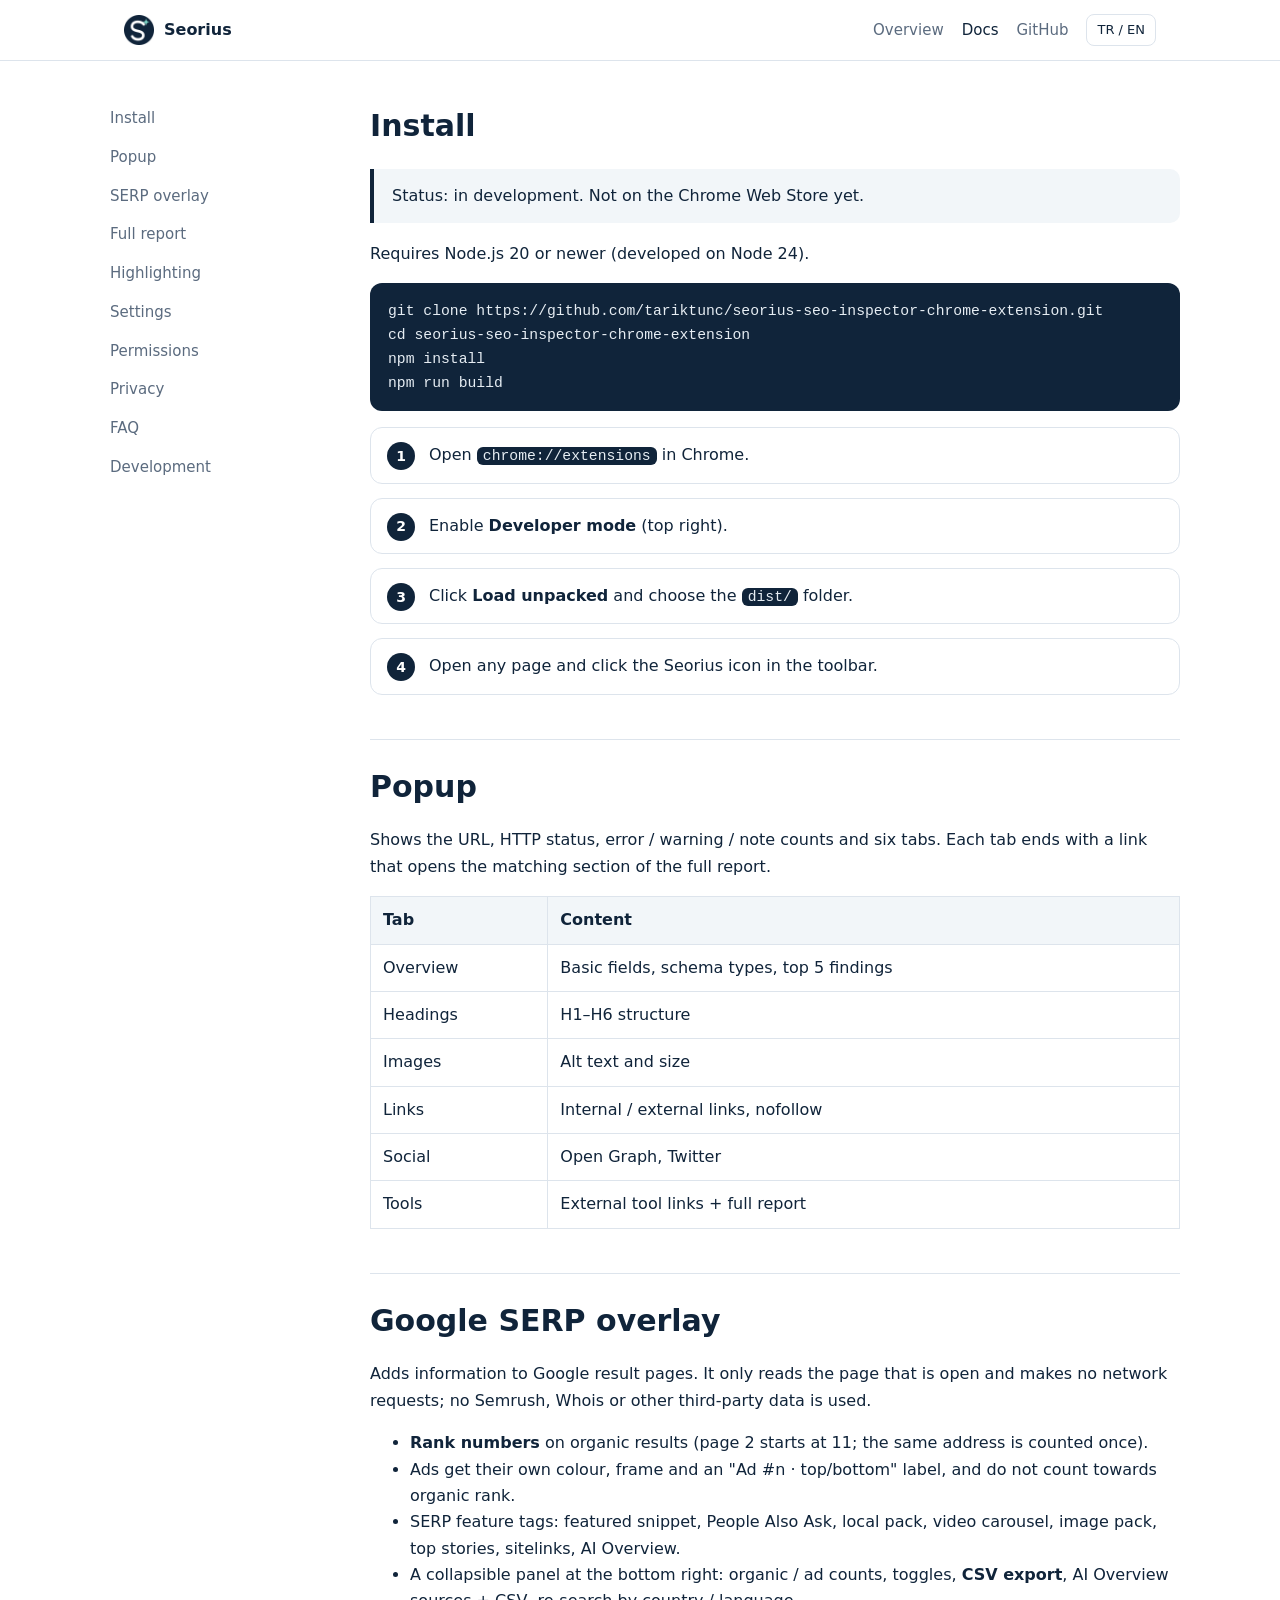
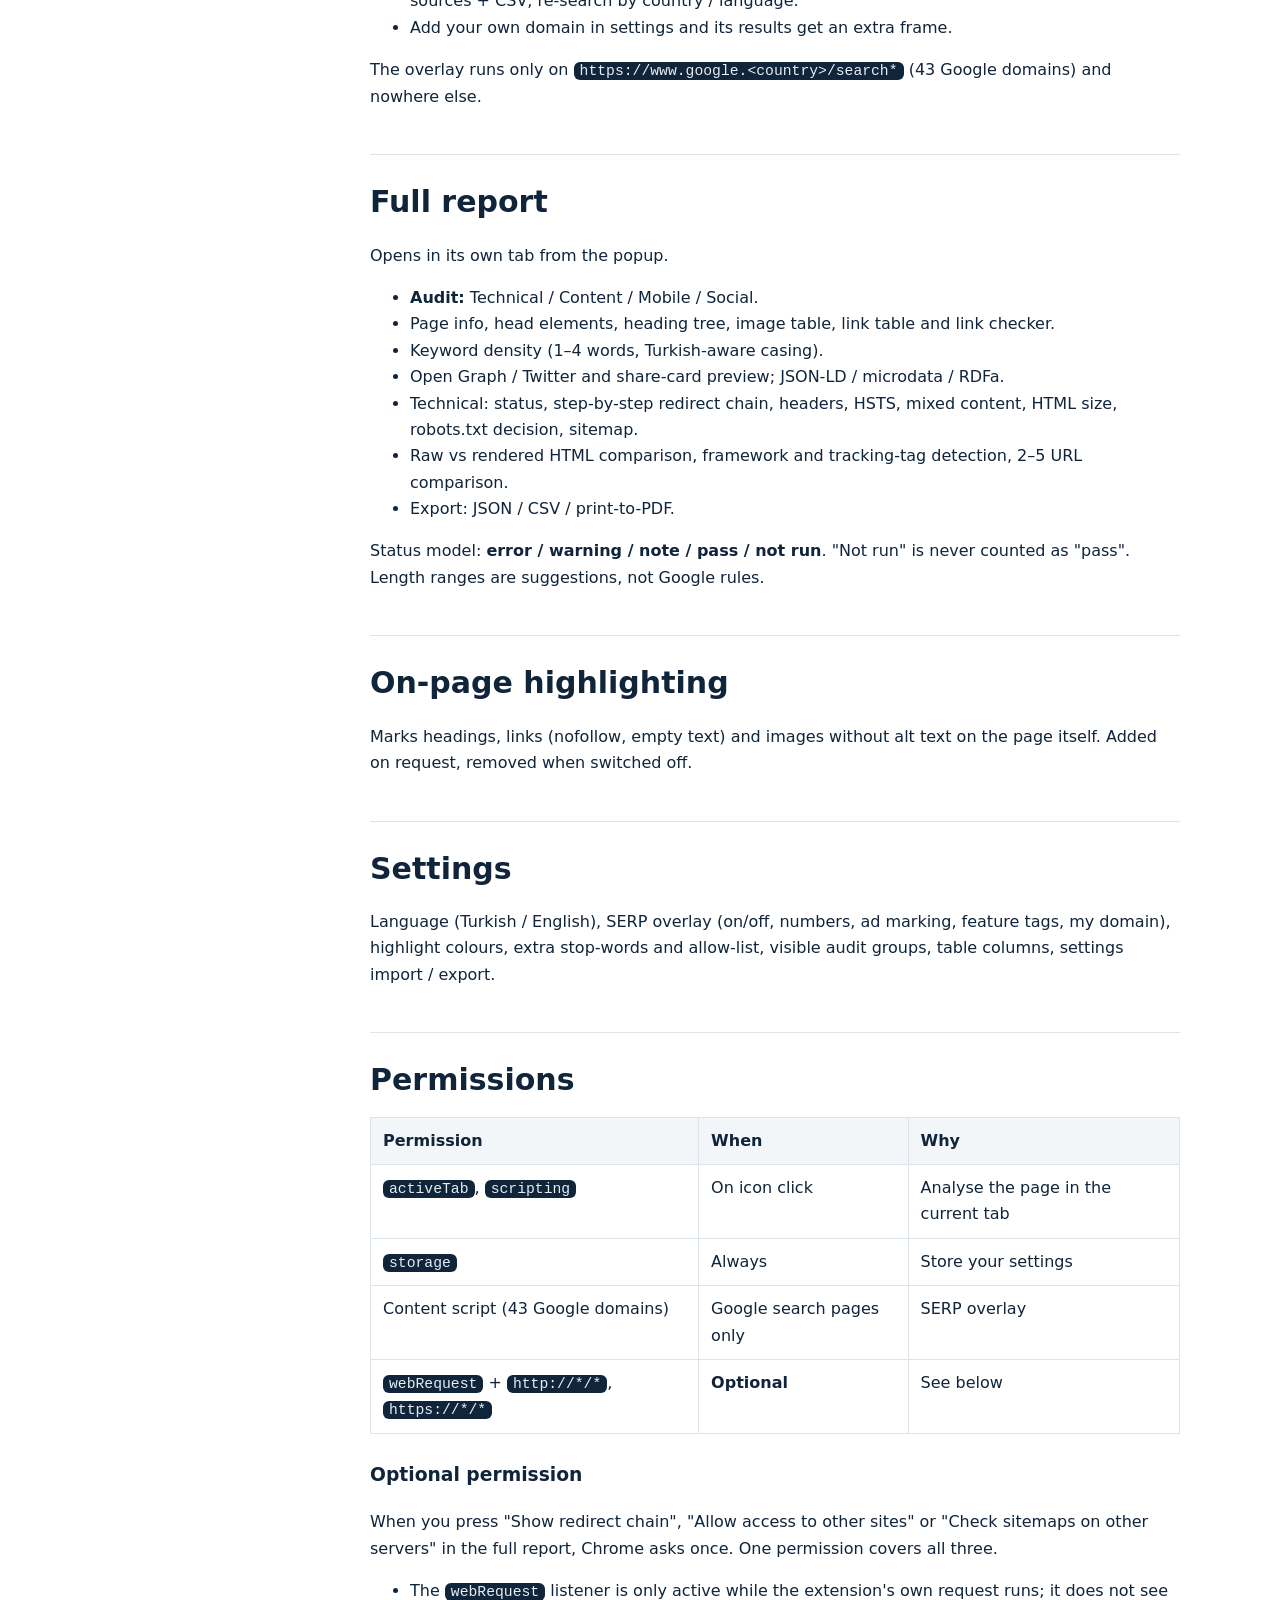
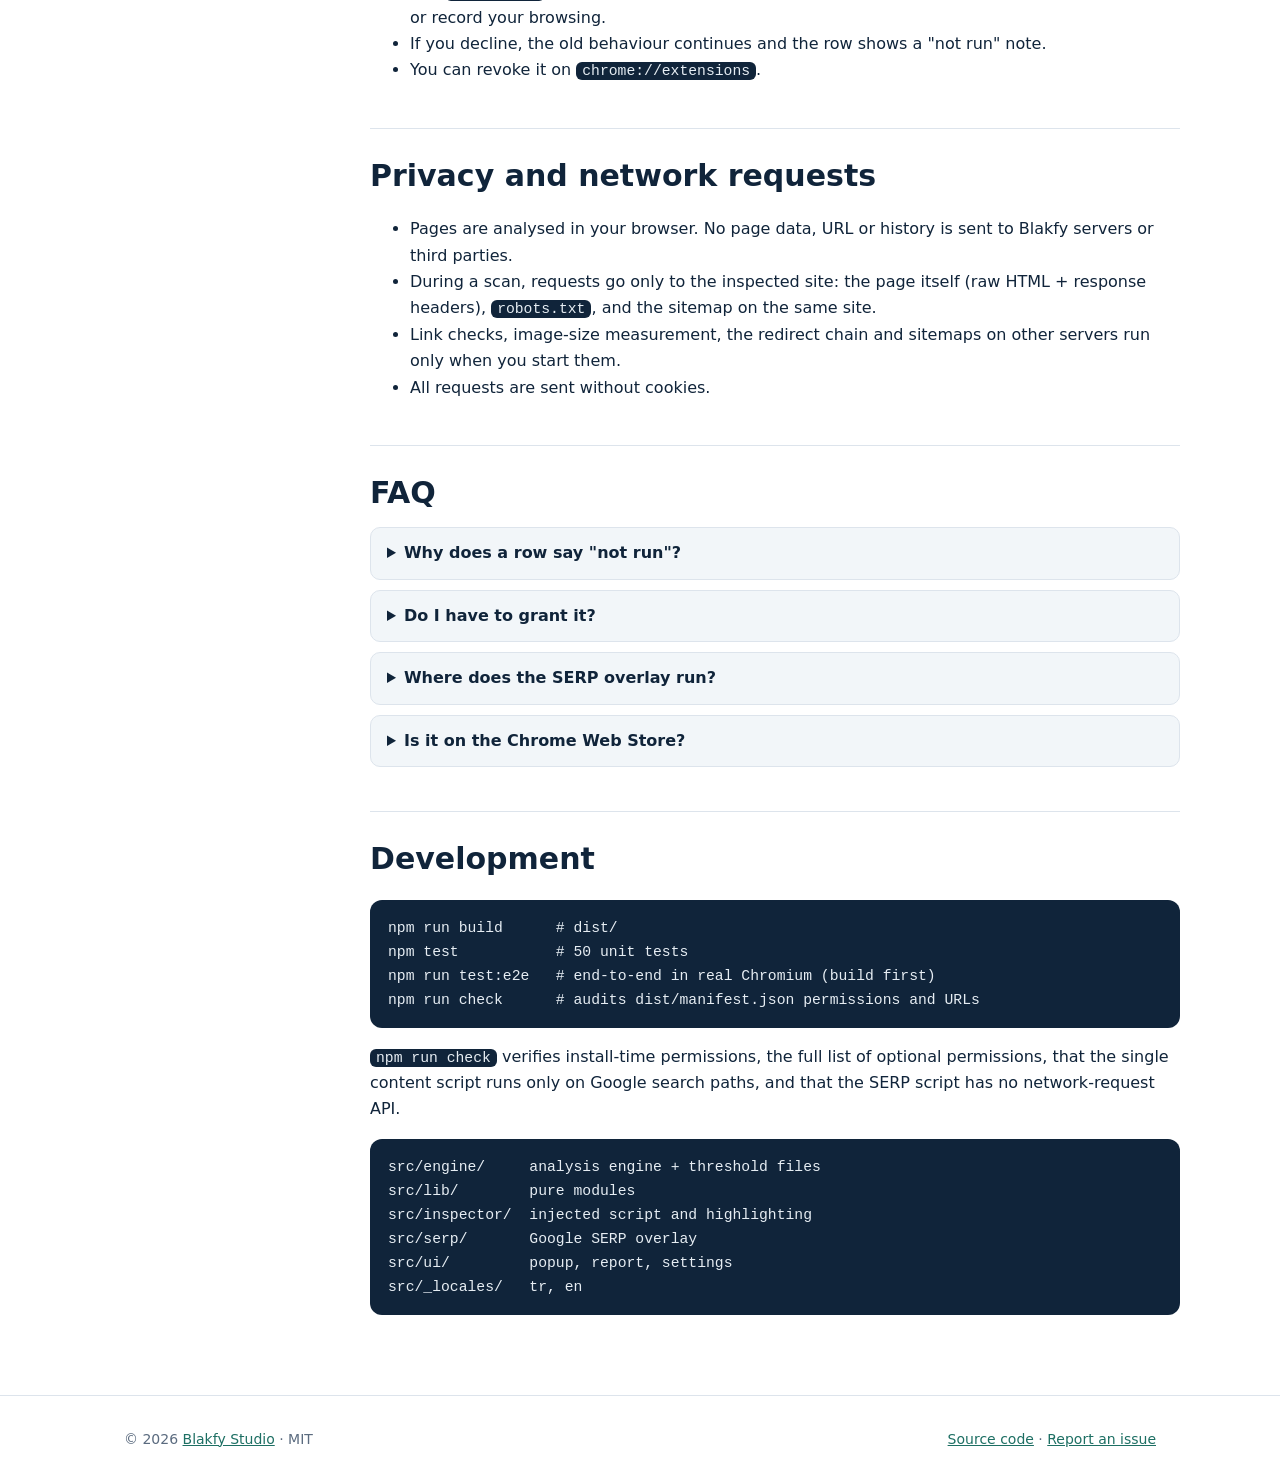
==== docs.html @ cd9ac868 "Add GitHub Pages site (landing + docs)" ====
<!doctype html>
<html lang="tr" data-lang="tr">
<head>
<meta charset="utf-8">
<meta name="viewport" content="width=device-width,initial-scale=1">
<title>Seorius — On-Page SEO Inspector · Docs</title>
<meta name="description" content="Açık sekmedeki sayfanın sayfa içi SEO analizini tarayıcınızda yapan, açık kaynaklı Chrome eklentisi. Open-source, local-only on-page SEO inspector.">
<meta property="og:title" content="Seorius — On-Page SEO Inspector">
<meta property="og:description" content="Açık sekmedeki sayfanın sayfa içi SEO analizini tarayıcınızda yapan, açık kaynaklı Chrome eklentisi. Open-source, local-only on-page SEO inspector.">
<meta property="og:type" content="website">
<link rel="icon" href="assets/icon128.png">
<link rel="stylesheet" href="style.css">
<script>
(function(){var d=document.documentElement,k='ext-lang',s=null;try{s=localStorage.getItem(k)}catch(e){}
var l=s||((navigator.language||'tr').toLowerCase().indexOf('tr')===0?'tr':'en');d.setAttribute('data-lang',l);d.lang=l;
document.addEventListener('DOMContentLoaded',function(){var b=document.getElementById('lang');if(!b)return;
b.addEventListener('click',function(){var n=d.getAttribute('data-lang')==='tr'?'en':'tr';d.setAttribute('data-lang',n);d.lang=n;try{localStorage.setItem(k,n)}catch(e){}});});})();
</script>
</head>
<body>
<header class="nav"><div class="wrap">
<a class="brand" href="index.html"><img src="assets/icon128.png" alt="">Seorius</a>
<nav>
<a href="index.html"><span lang="tr">Tanıtım</span><span lang="en">Overview</span></a>
<a href="docs.html" class="on"><span lang="tr">Dökümanlar</span><span lang="en">Docs</span></a>
<a class="hide-s" href="https://github.com/tariktunc/seorius-seo-inspector-chrome-extension">GitHub</a>
<button class="lang" id="lang" type="button" aria-label="Language">TR / EN</button>
</nav></div></header>

<div class="wrap docs">
<aside class="toc">
<a href="#kurulum"><span lang="tr">Kurulum</span><span lang="en">Install</span></a><a href="#popup"><span lang="tr">Pencere</span><span lang="en">Popup</span></a><a href="#serp"><span lang="tr">SERP katmanı</span><span lang="en">SERP overlay</span></a>
<a href="#rapor"><span lang="tr">Tam rapor</span><span lang="en">Full report</span></a><a href="#isaret"><span lang="tr">İşaretleme</span><span lang="en">Highlighting</span></a><a href="#ayarlar"><span lang="tr">Ayarlar</span><span lang="en">Settings</span></a>
<a href="#izinler"><span lang="tr">İzinler</span><span lang="en">Permissions</span></a><a href="#gizlilik"><span lang="tr">Gizlilik</span><span lang="en">Privacy</span></a><a href="#sss"><span lang="tr">Sık sorulanlar</span><span lang="en">FAQ</span></a><a href="#gelistirme"><span lang="tr">Geliştirme</span><span lang="en">Development</span></a>
</aside>
<article class="doc">
<h2 id="kurulum"><span lang="tr">Kurulum</span><span lang="en">Install</span></h2>
<div class="callout"><span lang="tr">Durum: geliştirme aşamasında. Henüz Chrome Web Mağazası'nda yok.</span><span lang="en">Status: in development. Not on the Chrome Web Store yet.</span></div>
<p><span lang="tr">Gereken: Node.js 20 veya üstü (geliştirme Node 24 ile yapıldı).</span><span lang="en">Requires Node.js 20 or newer (developed on Node 24).</span></p>
<pre><code>git clone https://github.com/tariktunc/seorius-seo-inspector-chrome-extension.git
cd seorius-seo-inspector-chrome-extension
npm install
npm run build</code></pre>
<ol class="steps">
<li><span lang="tr">Chrome'da <code>chrome://extensions</code> sayfasını açın.</span><span lang="en">Open <code>chrome://extensions</code> in Chrome.</span></li>
<li><span lang="tr">Sağ üstten <strong>Geliştirici modu</strong>nu açın.</span><span lang="en">Enable <strong>Developer mode</strong> (top right).</span></li>
<li><span lang="tr"><strong>Paketlenmemiş öğe yükle</strong>ye basın ve <code>dist/</code> klasörünü seçin.</span><span lang="en">Click <strong>Load unpacked</strong> and choose the <code>dist/</code> folder.</span></li>
<li><span lang="tr">Bir sayfa açın ve araç çubuğundaki Seorius simgesine tıklayın.</span><span lang="en">Open any page and click the Seorius icon in the toolbar.</span></li>
</ol>

<h2 id="popup"><span lang="tr">Açılır pencere</span><span lang="en">Popup</span></h2>
<p><span lang="tr">URL, HTTP durumu, hata / uyarı / not sayıları ve altı sekme gösterir. Her sekmenin sonunda raporun ilgili bölümünü açan "Rapordaki ayrıntılar" bağlantısı bulunur.</span><span lang="en">Shows the URL, HTTP status, error / warning / note counts and six tabs. Each tab ends with a link that opens the matching section of the full report.</span></p>
<table><tr><th><span lang="tr">Sekme</span><span lang="en">Tab</span></th><th><span lang="tr">İçerik</span><span lang="en">Content</span></th></tr>
<tr><td><span lang="tr">Özet</span><span lang="en">Overview</span></td><td><span lang="tr">Temel alanlar, schema türleri, dikkat gereken ilk 5 bulgu</span><span lang="en">Basic fields, schema types, top 5 findings</span></td></tr>
<tr><td><span lang="tr">Başlıklar</span><span lang="en">Headings</span></td><td><span lang="tr">H1–H6 yapısı</span><span lang="en">H1–H6 structure</span></td></tr>
<tr><td><span lang="tr">Görseller</span><span lang="en">Images</span></td><td><span lang="tr">Alt metni ve boyut bilgisi</span><span lang="en">Alt text and size</span></td></tr>
<tr><td><span lang="tr">Bağlantılar</span><span lang="en">Links</span></td><td><span lang="tr">İç / dış bağlantılar, nofollow</span><span lang="en">Internal / external links, nofollow</span></td></tr>
<tr><td><span lang="tr">Sosyal</span><span lang="en">Social</span></td><td>Open Graph, Twitter</td></tr>
<tr><td><span lang="tr">Araçlar</span><span lang="en">Tools</span></td><td><span lang="tr">Dış araç bağlantıları + tam rapor</span><span lang="en">External tool links + full report</span></td></tr></table>

<h2 id="serp"><span lang="tr">Google arama sonuçları katmanı</span><span lang="en">Google SERP overlay</span></h2>
<p><span lang="tr">Google'da arama yaparken sonuç sayfasına bilgi ekler. Yalnızca açık olan sonuç sayfasını okur ve hiçbir ağ isteği yapmaz; Semrush, Whois veya başka bir üçüncü taraf verisi kullanılmaz.</span><span lang="en">Adds information to Google result pages. It only reads the page that is open and makes no network requests; no Semrush, Whois or other third-party data is used.</span></p>
<ul>
<li><span lang="tr">Organik sonuçlara <strong>sıra numarası</strong> (2. sayfa 11'den başlar, aynı adres bir kez sayılır).</span><span lang="en"><strong>Rank numbers</strong> on organic results (page 2 starts at 11; the same address is counted once).</span></li>
<li><span lang="tr">Reklamlara ayrı renk, çerçeve ve "Reklam #n · üst/alt" etiketi. Organik sıraya karışmaz.</span><span lang="en">Ads get their own colour, frame and an "Ad #n · top/bottom" label, and do not count towards organic rank.</span></li>
<li><span lang="tr">SERP özellik etiketleri: öne çıkan snippet, "diğer kullanıcılar şunu sordu", yerel paket, video karuseli, görsel paketi, öne çıkan haberler, site bağlantıları, AI Overview.</span><span lang="en">SERP feature tags: featured snippet, People Also Ask, local pack, video carousel, image pack, top stories, sitelinks, AI Overview.</span></li>
<li><span lang="tr">Sağ altta açılıp kapanan panel: organik / reklam sayıları, açma-kapama düğmeleri, <strong>CSV indirme</strong>, AI Overview kaynak listesi + CSV, ülke / dil ile yeniden arama.</span><span lang="en">A collapsible panel at the bottom right: organic / ad counts, toggles, <strong>CSV export</strong>, AI Overview sources + CSV, re-search by country / language.</span></li>
<li><span lang="tr">Ayarlardan kendi alan adınızı girerseniz o sonuçlar ayrıca çerçevelenir.</span><span lang="en">Add your own domain in settings and its results get an extra frame.</span></li>
</ul>
<p><span lang="tr">Katman yalnızca <code>https://www.google.&lt;ülke&gt;/search*</code> adreslerinde (43 Google alan adı) çalışır; başka hiçbir sitede çalışmaz.</span><span lang="en">The overlay runs only on <code>https://www.google.&lt;country&gt;/search*</code> (43 Google domains) and nowhere else.</span></p>

<h2 id="rapor"><span lang="tr">Tam rapor</span><span lang="en">Full report</span></h2>
<p><span lang="tr">Popup'taki "Tam raporu aç" ile ayrı bir sekmede açılır.</span><span lang="en">Opens in its own tab from the popup.</span></p>
<ul>
<li><span lang="tr"><strong>Denetim:</strong> Teknik / İçerik / Mobil / Sosyal.</span><span lang="en"><strong>Audit:</strong> Technical / Content / Mobile / Social.</span></li>
<li><span lang="tr">Sayfa bilgisi, head öğeleri, başlık ağacı, görsel tablosu, bağlantı tablosu ve bağlantı kontrolü.</span><span lang="en">Page info, head elements, heading tree, image table, link table and link checker.</span></li>
<li><span lang="tr">Anahtar kelime yoğunluğu (1–4 kelime, Türkçe büyük/küçük harf duyarlı).</span><span lang="en">Keyword density (1–4 words, Turkish-aware casing).</span></li>
<li><span lang="tr">Open Graph / Twitter ve paylaşım kartı önizlemesi; JSON-LD / microdata / RDFa.</span><span lang="en">Open Graph / Twitter and share-card preview; JSON-LD / microdata / RDFa.</span></li>
<li><span lang="tr">Teknik bilgiler: durum, adım adım yönlendirme zinciri, başlıklar, HSTS, karışık içerik, HTML boyutu, robots.txt kararı, site haritası.</span><span lang="en">Technical: status, step-by-step redirect chain, headers, HSTS, mixed content, HTML size, robots.txt decision, sitemap.</span></li>
<li><span lang="tr">Ham ve işlenmiş HTML karşılaştırması, çerçeve ve izleme etiketi tespiti, 2–5 URL karşılaştırması.</span><span lang="en">Raw vs rendered HTML comparison, framework and tracking-tag detection, 2–5 URL comparison.</span></li>
<li><span lang="tr">Dışa aktarma: JSON / CSV / yazdır-PDF.</span><span lang="en">Export: JSON / CSV / print-to-PDF.</span></li>
</ul>
<p><span lang="tr">Durum modeli: <strong>hata / uyarı / not / geçti / çalışmadı</strong>. "Çalışmadı" hiçbir zaman "geçti" sayılmaz. Uzunluk aralıkları öneridir, Google kuralı değildir.</span><span lang="en">Status model: <strong>error / warning / note / pass / not run</strong>. "Not run" is never counted as "pass". Length ranges are suggestions, not Google rules.</span></p>

<h2 id="isaret"><span lang="tr">Sayfada işaretleme</span><span lang="en">On-page highlighting</span></h2>
<p><span lang="tr">Başlıkları, bağlantıları (nofollow, boş metin) ve alt metni olmayan görselleri sayfanın üstünde işaretler. İstek üzerine eklenir, kapatınca kaldırılır.</span><span lang="en">Marks headings, links (nofollow, empty text) and images without alt text on the page itself. Added on request, removed when switched off.</span></p>

<h2 id="ayarlar"><span lang="tr">Ayarlar</span><span lang="en">Settings</span></h2>
<p><span lang="tr">Dil (Türkçe / İngilizce), SERP katmanı (aç/kapat, numaralar, reklam işaretleme, özellik etiketleri, alan adım), işaretleme renkleri, ek etkisiz kelimeler ve beyaz liste, gösterilen denetim grupları, tablo sütunları, ayarları içe / dışa aktarma.</span><span lang="en">Language (Turkish / English), SERP overlay (on/off, numbers, ad marking, feature tags, my domain), highlight colours, extra stop-words and allow-list, visible audit groups, table columns, settings import / export.</span></p>

<h2 id="izinler"><span lang="tr">İzinler</span><span lang="en">Permissions</span></h2>
<table><tr><th><span lang="tr">İzin</span><span lang="en">Permission</span></th><th><span lang="tr">Ne zaman</span><span lang="en">When</span></th><th><span lang="tr">Ne için</span><span lang="en">Why</span></th></tr>
<tr><td><code>activeTab</code>, <code>scripting</code></td><td><span lang="tr">Simgeye tıklayınca</span><span lang="en">On icon click</span></td><td><span lang="tr">Açık sekmedeki sayfayı analiz etmek</span><span lang="en">Analyse the page in the current tab</span></td></tr>
<tr><td><code>storage</code></td><td><span lang="tr">Her zaman</span><span lang="en">Always</span></td><td><span lang="tr">Ayarlarınızı saklamak</span><span lang="en">Store your settings</span></td></tr>
<tr><td><span lang="tr">İçerik betiği (43 Google alan adı)</span><span lang="en">Content script (43 Google domains)</span></td><td><span lang="tr">Yalnızca Google arama sayfaları</span><span lang="en">Google search pages only</span></td><td><span lang="tr">SERP katmanı</span><span lang="en">SERP overlay</span></td></tr>
<tr><td><code>webRequest</code> + <code>http://*/*</code>, <code>https://*/*</code></td><td><strong><span lang="tr">İsteğe bağlı</span><span lang="en">Optional</span></strong></td><td><span lang="tr">Aşağıya bakın</span><span lang="en">See below</span></td></tr></table>
<h3><span lang="tr">İsteğe bağlı izin</span><span lang="en">Optional permission</span></h3>
<p><span lang="tr">Tam raporda "Yönlendirme zincirini göster", "Diğer sitelere erişime izin ver" veya "Başka sunuculardaki site haritalarını kontrol et" düğmesine bastığınızda Chrome bir kez izin ister. Tek izin üçünü de kapsar.</span><span lang="en">When you press "Show redirect chain", "Allow access to other sites" or "Check sitemaps on other servers" in the full report, Chrome asks once. One permission covers all three.</span></p>
<ul>
<li><span lang="tr"><code>webRequest</code> dinleyicisi yalnızca eklentinin kendi isteği sürerken açıktır; gezinmenizi görmez ve kaydetmez.</span><span lang="en">The <code>webRequest</code> listener is only active while the extension's own request runs; it does not see or record your browsing.</span></li>
<li><span lang="tr">İzni vermezseniz eski davranış sürer ve ilgili satırda "çalışmadı" notu görünür.</span><span lang="en">If you decline, the old behaviour continues and the row shows a "not run" note.</span></li>
<li><span lang="tr">İzni <code>chrome://extensions</code> sayfasından geri alabilirsiniz.</span><span lang="en">You can revoke it on <code>chrome://extensions</code>.</span></li>
</ul>

<h2 id="gizlilik"><span lang="tr">Gizlilik ve ağ istekleri</span><span lang="en">Privacy and network requests</span></h2>
<ul>
<li><span lang="tr">Sayfa tarayıcınızda analiz edilir. Hiçbir sayfa verisi, URL veya geçmiş Blakfy sunucularına ya da üçüncü taraflara gönderilmez.</span><span lang="en">Pages are analysed in your browser. No page data, URL or history is sent to Blakfy servers or third parties.</span></li>
<li><span lang="tr">Tarama sırasında yalnızca incelenen siteye istek gider: sayfanın kendisi (ham HTML + yanıt başlıkları), <code>robots.txt</code>, aynı sitedeki site haritası.</span><span lang="en">During a scan, requests go only to the inspected site: the page itself (raw HTML + response headers), <code>robots.txt</code>, and the sitemap on the same site.</span></li>
<li><span lang="tr">Bağlantı kontrolü, görsel boyutu ölçümü, yönlendirme zinciri ve başka sunuculardaki site haritaları yalnızca siz başlatınca çalışır.</span><span lang="en">Link checks, image-size measurement, the redirect chain and sitemaps on other servers run only when you start them.</span></li>
<li><span lang="tr">Tüm istekler çerezsiz gönderilir.</span><span lang="en">All requests are sent without cookies.</span></li>
</ul>

<h2 id="sss"><span lang="tr">Sık sorulanlar</span><span lang="en">FAQ</span></h2>
<details><summary><span lang="tr">Satırda neden "çalışmadı" yazıyor?</span><span lang="en">Why does a row say "not run"?</span></summary><p><span lang="tr">İlgili kontrol için gereken isteğe bağlı izin verilmemiş olabilir ya da siteye ulaşılamamış olabilir. "Çalışmadı" hiçbir zaman "geçti" sayılmaz; izni verip raporu yenileyin.</span><span lang="en">The optional permission for that check may not be granted, or the site could not be reached. "Not run" never counts as "pass"; grant the permission and refresh the report.</span></p></details>
<details><summary><span lang="tr">İzni vermek zorunda mıyım?</span><span lang="en">Do I have to grant it?</span></summary><p><span lang="tr">Hayır. İsteğe bağlı izin yalnızca yönlendirme zinciri ve başka sitelerdeki bağlantı / görsel / site haritası kontrolleri için gerekir. Diğer her şey izinsiz çalışır.</span><span lang="en">No. The optional permission is only needed for the redirect chain and for link / image / sitemap checks on other sites. Everything else works without it.</span></p></details>
<details><summary><span lang="tr">SERP katmanı hangi sitelerde çalışır?</span><span lang="en">Where does the SERP overlay run?</span></summary><p><span lang="tr">Yalnızca Google arama sonuç sayfalarında (<code>www.google.&lt;ülke&gt;/search*</code>, 43 alan adı). Başka hiçbir sitede içerik betiği çalışmaz.</span><span lang="en">Only on Google result pages (<code>www.google.&lt;country&gt;/search*</code>, 43 domains). No content script runs anywhere else.</span></p></details>
<details><summary><span lang="tr">Chrome Web Mağazası'nda var mı?</span><span lang="en">Is it on the Chrome Web Store?</span></summary><p><span lang="tr">Henüz yok; geliştirme aşamasında. Paketlenmemiş olarak yüklenir.</span><span lang="en">Not yet; it is in development. Load it unpacked.</span></p></details>

<h2 id="gelistirme"><span lang="tr">Geliştirme</span><span lang="en">Development</span></h2>
<pre><code>npm run build      # dist/
npm test           # 50 <span lang="tr">birim testi</span><span lang="en">unit tests</span>
npm run test:e2e   # <span lang="tr">gerçek Chromium'da uçtan uca (önce build)</span><span lang="en">end-to-end in real Chromium (build first)</span>
npm run check      # <span lang="tr">dist/manifest.json izinlerini ve URL'leri denetler</span><span lang="en">audits dist/manifest.json permissions and URLs</span></code></pre>
<p><span lang="tr"><code>npm run check</code> kurulum izinlerini, isteğe bağlı izinlerin tam listesini, tek içerik betiğinin yalnızca Google arama yollarında olduğunu ve SERP betiğinde ağ isteği API'si olmadığını doğrular.</span><span lang="en"><code>npm run check</code> verifies install-time permissions, the full list of optional permissions, that the single content script runs only on Google search paths, and that the SERP script has no network-request API.</span></p>
<pre><code>src/engine/     <span lang="tr">analiz motoru + eşik dosyaları</span><span lang="en">analysis engine + threshold files</span>
src/lib/        <span lang="tr">saf modüller</span><span lang="en">pure modules</span>
src/inspector/  <span lang="tr">sayfaya enjekte edilen betik ve işaretleme</span><span lang="en">injected script and highlighting</span>
src/serp/       <span lang="tr">Google SERP katmanı</span><span lang="en">Google SERP overlay</span>
src/ui/         popup, <span lang="tr">rapor</span><span lang="en">report</span>, <span lang="tr">ayarlar</span><span lang="en">settings</span>
src/_locales/   tr, en</code></pre>
</article></div>
<footer><div class="wrap">
<span>© 2026 <a href="https://blakfy.com">Blakfy Studio</a> · MIT</span>
<span><a href="https://github.com/tariktunc/seorius-seo-inspector-chrome-extension"><span lang="tr">Kaynak kod</span><span lang="en">Source code</span></a> · <a href="https://github.com/tariktunc/seorius-seo-inspector-chrome-extension/issues"><span lang="tr">Sorun bildir</span><span lang="en">Report an issue</span></a></span>
</div></footer>
</body></html>
---- style.css ----
:root{--bg:#ffffff;--fg:#10243a;--muted:#5b6b7f;--card:#f2f6f9;--line:#dde4ec;--accent:#10243a;--on-accent:#ffffff;--link:#1d6f63;--hero1:#10243a;--hero2:#0b1a2b;--hero-fg:#ffffff;--code:#10243a;--code-fg:#e6edf3}
*{box-sizing:border-box}html{scroll-behavior:smooth}
body{margin:0;font:16px/1.65 system-ui,-apple-system,"Segoe UI",Roboto,sans-serif;background:var(--bg);color:var(--fg)}
html[data-lang=tr] [lang=en]{display:none!important}html[data-lang=en] [lang=tr]{display:none!important}
a{color:var(--link)}img{max-width:100%}
.wrap{max-width:1080px;margin:0 auto;padding:0 24px}
header.nav{position:sticky;top:0;z-index:10;background:var(--bg);border-bottom:1px solid var(--line)}
header.nav .wrap{display:flex;align-items:center;gap:20px;height:60px}
.brand{display:flex;align-items:center;gap:10px;font-weight:700;color:var(--fg);text-decoration:none}
.brand img{width:30px;height:30px;border-radius:8px}
.nav nav{margin-left:auto;display:flex;align-items:center;gap:18px}
.nav nav a{color:var(--muted);text-decoration:none;font-size:15px}.nav nav a:hover,.nav nav a.on{color:var(--fg)}
.lang{border:1px solid var(--line);background:transparent;color:var(--fg);border-radius:8px;padding:4px 10px;cursor:pointer;font:inherit;font-size:13px}
.hero{background:linear-gradient(135deg,var(--hero1),var(--hero2));color:var(--hero-fg);padding:84px 0 72px;text-align:center}
.hero img.logo{width:104px;height:104px;border-radius:24px;box-shadow:0 12px 40px rgba(0,0,0,.35)}
.hero h1{font-size:clamp(32px,5vw,52px);line-height:1.15;margin:22px 0 12px}
.hero p.lead{font-size:clamp(17px,2.2vw,21px);max-width:720px;margin:0 auto 28px;opacity:.9}
.btns{display:flex;gap:12px;justify-content:center;flex-wrap:wrap}
.btn{display:inline-block;padding:12px 22px;border-radius:10px;font-weight:600;text-decoration:none;border:1px solid transparent}
.btn.primary{background:var(--accent);color:var(--on-accent)}
.btn.ghost{border-color:rgba(255,255,255,.45);color:var(--hero-fg)}
.badges{display:flex;gap:8px;justify-content:center;flex-wrap:wrap;margin-top:26px}
.badges span{font-size:13px;padding:4px 12px;border-radius:999px;background:rgba(255,255,255,.12)}
section.block{padding:64px 0}section.alt{background:var(--card)}
h2{font-size:30px;margin:0 0 8px}p.sub{color:var(--muted);margin:0 0 32px;max-width:720px}
.grid{display:grid;grid-template-columns:repeat(auto-fit,minmax(290px,1fr));gap:18px}
.card{background:var(--card);border:1px solid var(--line);border-radius:14px;padding:22px}
section.alt .card{background:var(--bg)}
.card .n{display:inline-block;font-weight:700;font-size:13px;color:var(--on-accent);background:var(--accent);border-radius:999px;padding:2px 10px;margin-bottom:10px}
.card h3{margin:0 0 6px;font-size:18px}.card p{margin:0;color:var(--muted)}
.steps{counter-reset:s;list-style:none;padding:0;margin:0;display:grid;gap:14px}
.steps li{counter-increment:s;position:relative;padding:14px 18px 14px 58px;border:1px solid var(--line);border-radius:12px;background:var(--bg)}
.steps li:before{content:counter(s);position:absolute;left:16px;top:14px;width:28px;height:28px;border-radius:50%;background:var(--accent);color:var(--on-accent);display:grid;place-items:center;font-weight:700;font-size:14px}
pre,code{font-family:ui-monospace,SFMono-Regular,Menlo,Consolas,monospace}
code{background:var(--code);color:var(--code-fg);padding:1px 6px;border-radius:6px;font-size:.92em}
pre{background:var(--code);color:var(--code-fg);padding:16px 18px;border-radius:12px;overflow:auto;line-height:1.5}pre code{background:none;padding:0}
table{border-collapse:collapse;width:100%;margin:12px 0 20px}th,td{border:1px solid var(--line);padding:10px 12px;text-align:left;vertical-align:top}th{background:var(--card)}
.callout{border-left:4px solid var(--accent);background:var(--card);padding:14px 18px;border-radius:0 10px 10px 0;margin:18px 0}
footer{border-top:1px solid var(--line);padding:32px 0;color:var(--muted);font-size:14px}footer .wrap{display:flex;gap:18px;flex-wrap:wrap;justify-content:space-between}
.docs{display:grid;grid-template-columns:230px 1fr;gap:40px;padding:40px 0 64px}
.toc{position:sticky;top:84px;align-self:start;display:grid;gap:4px;font-size:15px}
.toc a{color:var(--muted);text-decoration:none;padding:5px 10px;border-radius:8px}.toc a:hover{background:var(--card);color:var(--fg)}
.doc h2{margin-top:44px;padding-top:22px;border-top:1px solid var(--line)}.doc h2:first-child{margin-top:0;padding-top:0;border:0}
.doc h3{margin-top:26px}
details{border:1px solid var(--line);border-radius:10px;padding:12px 16px;margin:10px 0;background:var(--card)}summary{cursor:pointer;font-weight:600}
@media(max-width:820px){.docs{grid-template-columns:1fr}.toc{position:static;grid-auto-flow:column;overflow:auto}.nav nav a.hide-s{display:none}}
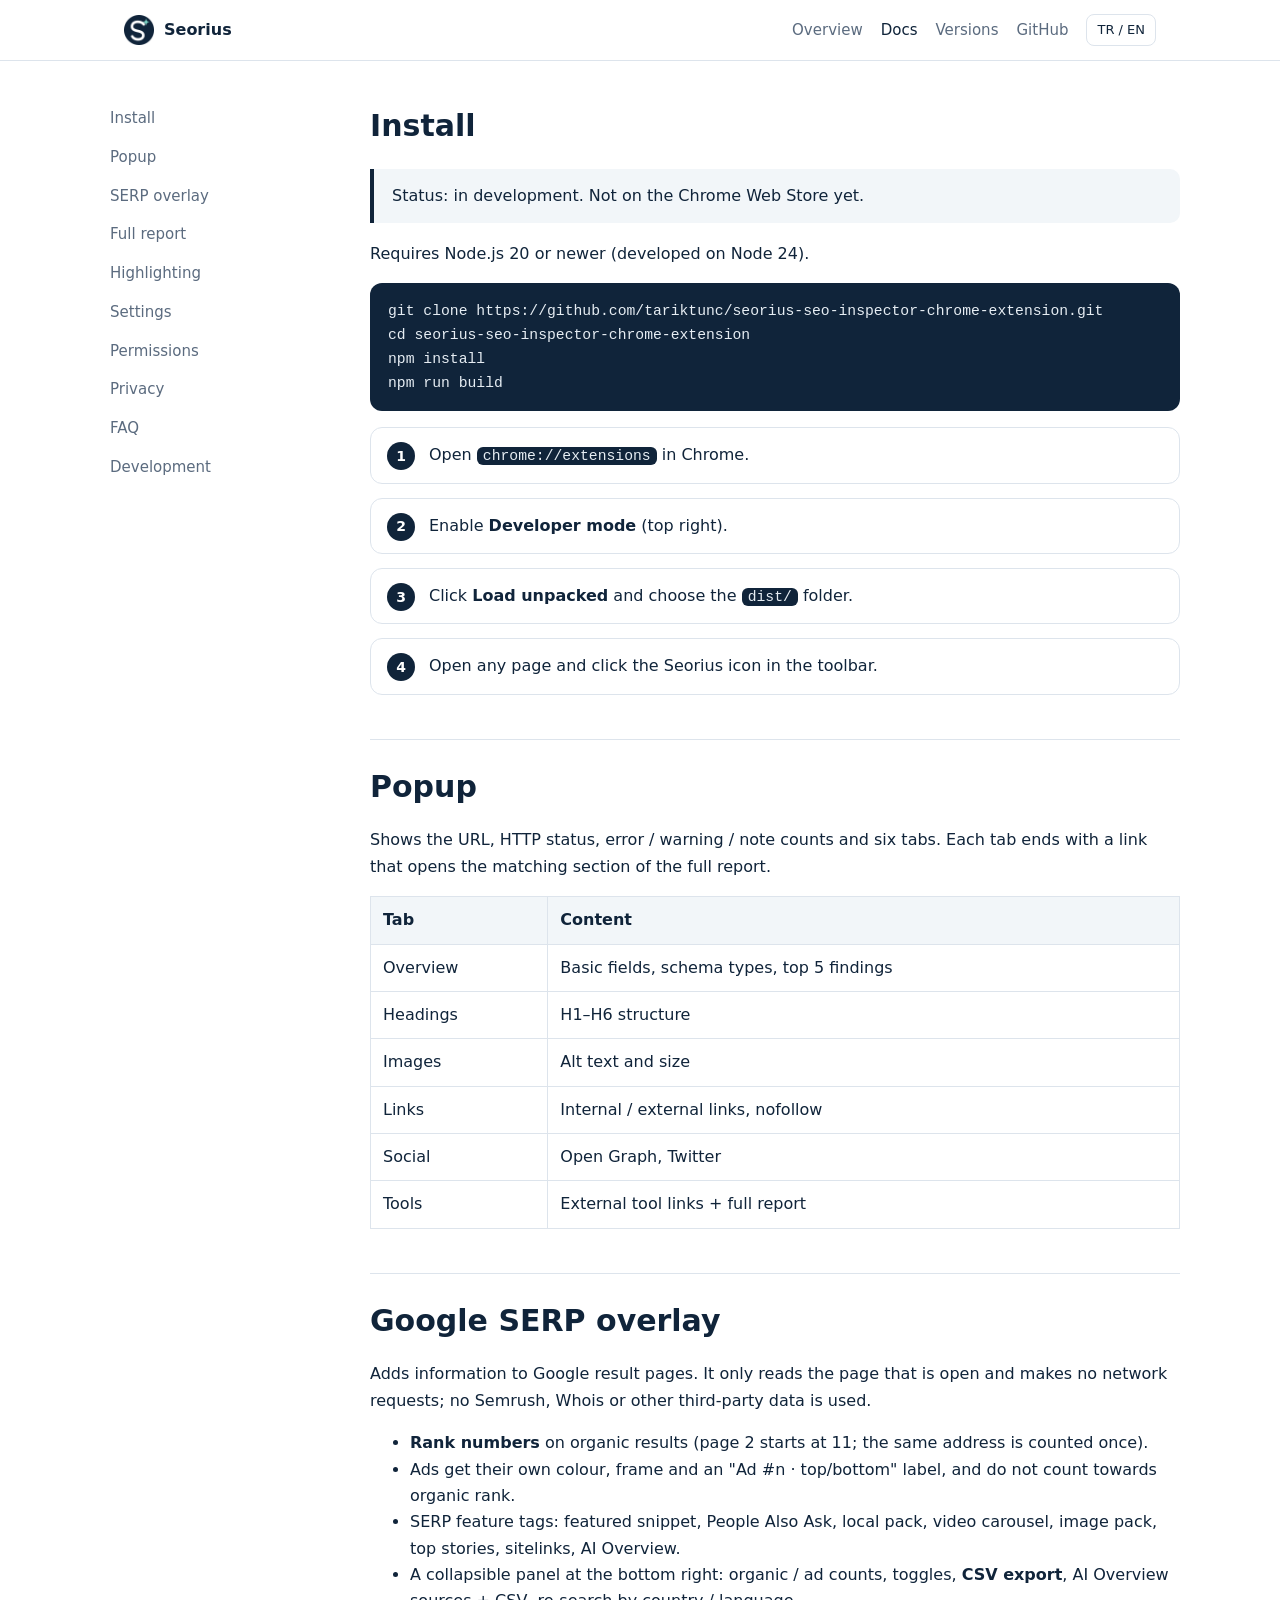
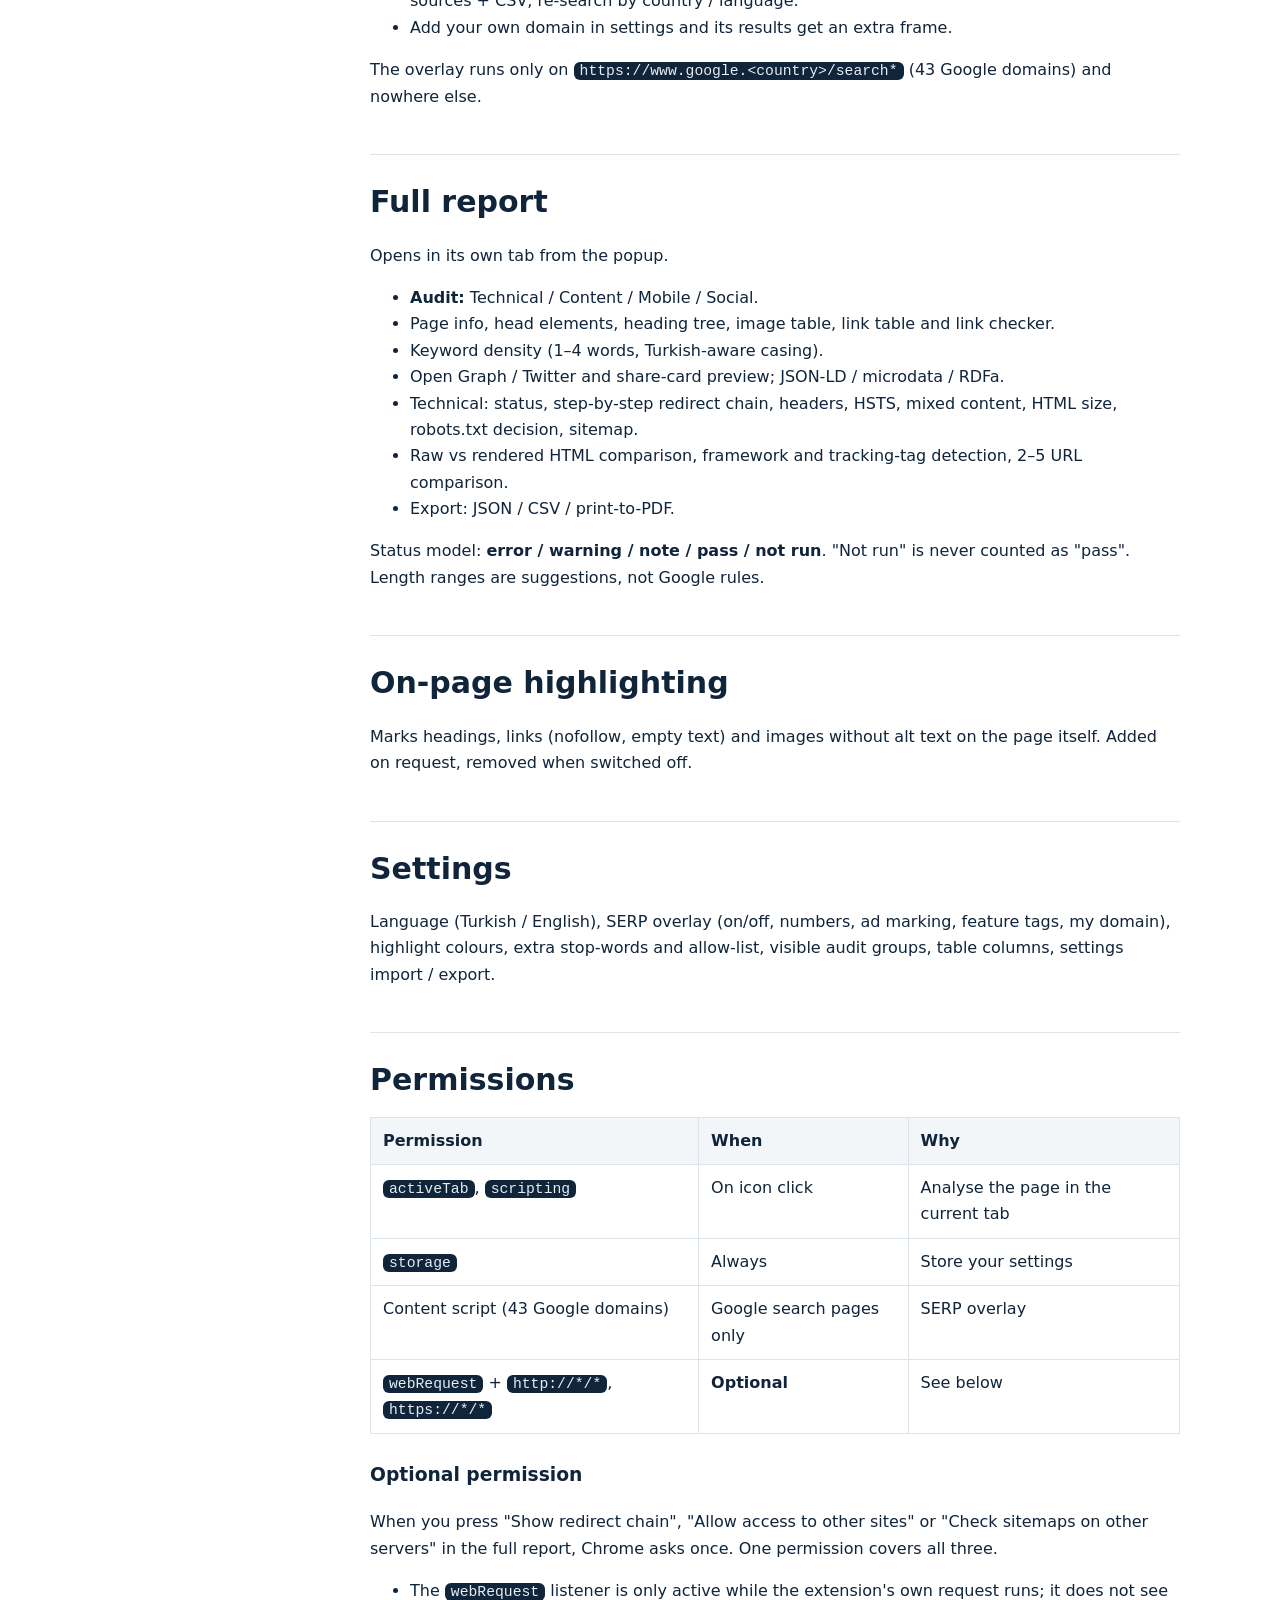
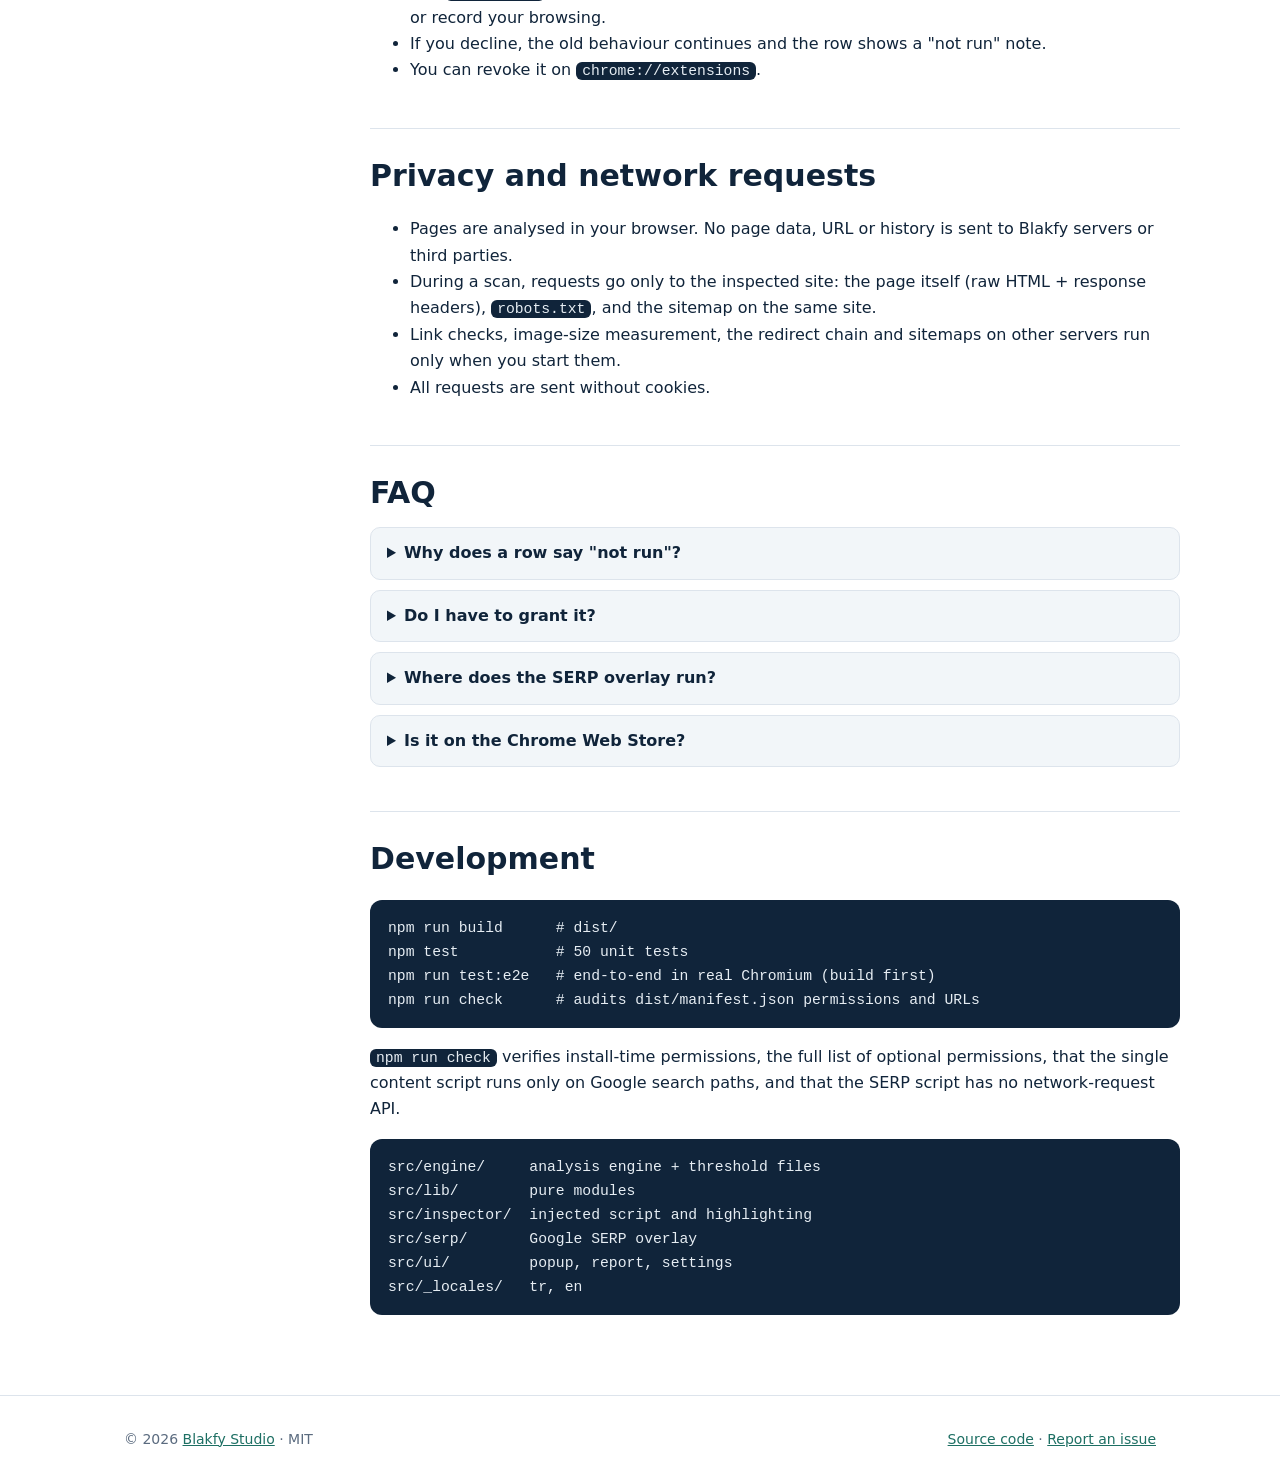
==== commit 7dfef3c5: "Pages: versions page, ZIP download, popup preview" ====
--- a/docs.html
+++ b/docs.html
@@ -8,6 +8,10 @@
 <meta property="og:title" content="Seorius — On-Page SEO Inspector">
 <meta property="og:description" content="Açık sekmedeki sayfanın sayfa içi SEO analizini tarayıcınızda yapan, açık kaynaklı Chrome eklentisi. Open-source, local-only on-page SEO inspector.">
 <meta property="og:type" content="website">
+<meta property="og:url" content="https://tariktunc.github.io/seorius-seo-inspector-chrome-extension/docs.html">
+<link rel="canonical" href="https://tariktunc.github.io/seorius-seo-inspector-chrome-extension/docs.html">
+<link rel="alternate" hreflang="tr" href="https://tariktunc.github.io/seorius-seo-inspector-chrome-extension/docs.html">
+<link rel="alternate" hreflang="en" href="https://tariktunc.github.io/seorius-seo-inspector-chrome-extension/docs.html">
 <link rel="icon" href="assets/icon128.png">
 <link rel="stylesheet" href="style.css">
 <script>
@@ -23,6 +27,7 @@
 <nav>
 <a href="index.html"><span lang="tr">Tanıtım</span><span lang="en">Overview</span></a>
 <a href="docs.html" class="on"><span lang="tr">Dökümanlar</span><span lang="en">Docs</span></a>
+<a href="changelog.html"><span lang="tr">Sürümler</span><span lang="en">Versions</span></a>
 <a class="hide-s" href="https://github.com/tariktunc/seorius-seo-inspector-chrome-extension">GitHub</a>
 <button class="lang" id="lang" type="button" aria-label="Language">TR / EN</button>
 </nav></div></header>
--- a/style.css
+++ b/style.css
@@ -19,9 +19,21 @@
 .btns{display:flex;gap:12px;justify-content:center;flex-wrap:wrap}
 .btn{display:inline-block;padding:12px 22px;border-radius:10px;font-weight:600;text-decoration:none;border:1px solid transparent}
 .btn.primary{background:var(--accent);color:var(--on-accent)}
+.tl{position:relative;margin:8px 0 0;padding-left:28px;border-left:2px solid var(--line)}
+.tl .it{position:relative;margin:0 0 26px}.tl .it:before{content:"";position:absolute;left:-36px;top:6px;width:14px;height:14px;border-radius:50%;background:var(--accent);border:3px solid var(--bg)}
+.tl .d{font-size:13px;color:var(--muted)}.tl h3{margin:2px 0 4px}.tl .tag{display:inline-block;font-size:12px;font-weight:700;background:var(--accent);color:var(--on-accent);border-radius:999px;padding:1px 10px;margin-left:8px;vertical-align:middle}
+.cur{display:grid;grid-template-columns:repeat(auto-fit,minmax(220px,1fr));gap:16px;margin:8px 0 36px}.cur .card b{display:block;font-size:30px;line-height:1.2}.cur .card span.l{color:var(--muted);font-size:14px}
+.mock{max-width:420px;margin:44px auto 0;background:#fff;color:#10243a;border-radius:16px;text-align:left;box-shadow:0 24px 60px rgba(0,0,0,.4);overflow:hidden;font-size:14px}
+.mock .bar{display:flex;align-items:center;gap:8px;padding:12px 16px;border-bottom:1px solid #dde4ec;font-weight:700}
+.mock .bar i{width:10px;height:10px;border-radius:50%;background:#d0d7e0;display:inline-block}
+.mock .body{padding:16px}.mock .row{display:flex;justify-content:space-between;align-items:center;padding:8px 0;border-bottom:1px solid #eef2f6}
+.mock .sw{width:44px;height:24px;border-radius:999px;background:#f5a623;position:relative}.mock .sw:after{content:"";position:absolute;right:3px;top:3px;width:18px;height:18px;border-radius:50%;background:#fff}
+.mock .pill{font-size:12px;font-weight:700;padding:2px 10px;border-radius:999px;color:#fff}
+.mock .tabs{display:flex;gap:4px;flex-wrap:wrap;margin-top:10px}.mock .tabs span{font-size:12px;padding:4px 10px;border-radius:8px;background:#f2f6f9}.mock .tabs span.on{background:#10243a;color:#fff}
+.mock small{display:block;text-align:center;color:#8a97a8;padding:8px;font-size:12px}
 .btn.ghost{border-color:rgba(255,255,255,.45);color:var(--hero-fg)}
 .badges{display:flex;gap:8px;justify-content:center;flex-wrap:wrap;margin-top:26px}
-.badges span{font-size:13px;padding:4px 12px;border-radius:999px;background:rgba(255,255,255,.12)}
+.badges>span{font-size:13px;padding:4px 12px;border-radius:999px;background:rgba(255,255,255,.12)}
 section.block{padding:64px 0}section.alt{background:var(--card)}
 h2{font-size:30px;margin:0 0 8px}p.sub{color:var(--muted);margin:0 0 32px;max-width:720px}
 .grid{display:grid;grid-template-columns:repeat(auto-fit,minmax(290px,1fr));gap:18px}
